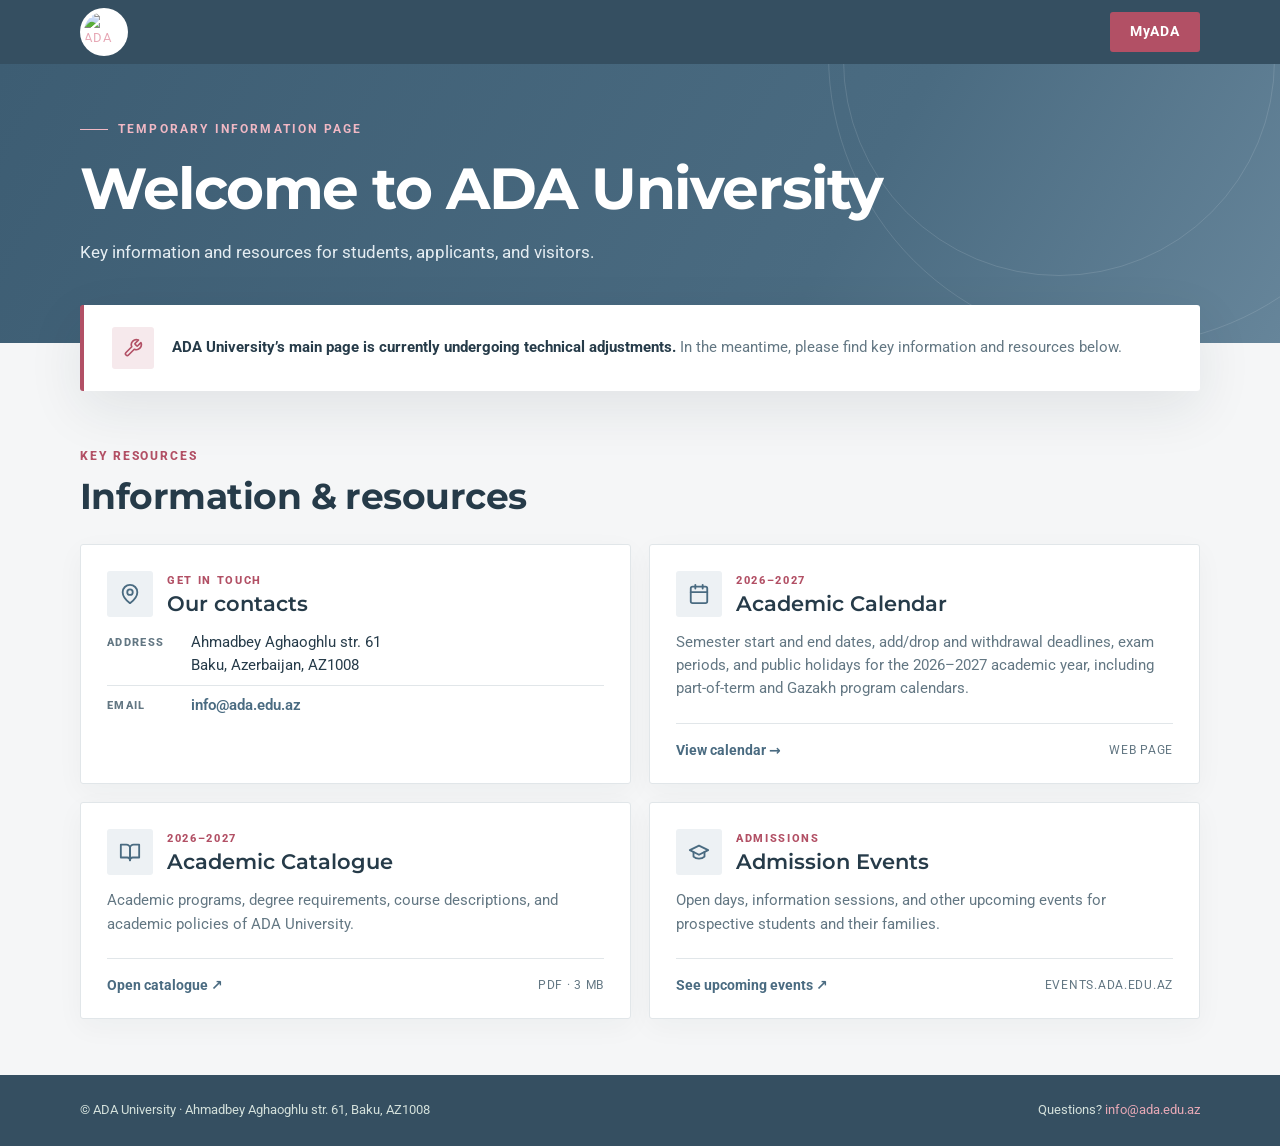
==== index.html @ f67fee10 "init" ====
<!DOCTYPE html>
<html lang="en">
<head>
<meta charset="utf-8">
<meta name="viewport" content="width=device-width, initial-scale=1">
<meta name="theme-color" content="#354f61">
<meta name="description" content="ADA University: key information and resources while the main website undergoes technical adjustments.">
<title>ADA University | Key Information &amp; Resources</title>
<link rel="icon" type="image/svg+xml" href="https://public-assets.ada.edu.az/branding/ada-logo-20.svg">
<link rel="preconnect" href="https://fonts.googleapis.com">
<link rel="preconnect" href="https://fonts.gstatic.com" crossorigin>
<link href="https://fonts.googleapis.com/css2?family=Montserrat:wght@600;700&family=Roboto:wght@400;500;600;700;800&display=swap" rel="stylesheet">
<link rel="stylesheet" href="assets/style.css">
</head>
<body>
<div class="topbar"><div class="wrap"><a class="topbar-logo" href="index.html"><img class="brand-mark" src="https://public-assets.ada.edu.az/branding/ada-logo-20.svg" alt="ADA University"></a><span class="topbar-links"><a class="btn-myada" href="https://my.ada.edu.az" target="_blank" rel="noopener">MyADA</a></span></div></div>

<header class="hero">
 <div class="wrap hero-inner">
  <div class="eyebrow">Temporary information page</div>
  <h1>Welcome to ADA University</h1>
  <p class="hero-copy">Key information and resources for students, applicants, and visitors.</p>
 </div>
</header>

<div class="wrap notice-float">
 <div class="notice-card" role="status">
  <div class="notice-icon" aria-hidden="true">
   <svg width="20" height="20" viewBox="0 0 24 24" fill="none" stroke="currentColor" stroke-width="2" stroke-linecap="round" stroke-linejoin="round"><path d="M14.7 6.3a1 1 0 0 0 0 1.4l1.6 1.6a1 1 0 0 0 1.4 0l3.77-3.77a6 6 0 0 1-7.94 7.94l-6.91 6.91a2.12 2.12 0 0 1-3-3l6.91-6.91a6 6 0 0 1 7.94-7.94l-3.76 3.76z"/></svg>
  </div>
  <p><strong>ADA University’s main page is currently undergoing technical adjustments.</strong> In the meantime, please find key information and resources below.</p>
 </div>
</div>

<main>
<section>
 <div class="wrap">
  <div class="section-kicker">Key resources</div>
  <h2>Information &amp; resources</h2>

  <div class="tiles">
   <article class="tile">
    <div class="tile-head">
     <div class="tile-icon" aria-hidden="true"><svg width="22" height="22" viewBox="0 0 24 24" fill="none" stroke="currentColor" stroke-width="2" stroke-linecap="round" stroke-linejoin="round"><path d="M20 10c0 6-8 12-8 12s-8-6-8-12a8 8 0 0 1 16 0Z"/><circle cx="12" cy="10" r="3"/></svg></div>
     <div><div class="code">Get in touch</div><h3>Our contacts</h3></div>
    </div>
    <ul class="contact-list">
     <li><span class="k">Address</span><span>Ahmadbey Aghaoghlu str. 61<br>Baku, Azerbaijan, AZ1008</span></li>
     <li><span class="k">Email</span><span><a href="mailto:info@ada.edu.az">info@ada.edu.az</a></span></li>
    </ul>
   </article>

   <a class="tile" href="academic-calendar.html">
    <div class="tile-head">
     <div class="tile-icon" aria-hidden="true"><svg width="22" height="22" viewBox="0 0 24 24" fill="none" stroke="currentColor" stroke-width="2" stroke-linecap="round" stroke-linejoin="round"><rect x="3" y="4" width="18" height="18" rx="2"/><path d="M16 2v4M8 2v4M3 10h18"/></svg></div>
     <div><div class="code">2026–2027</div><h3>Academic Calendar</h3></div>
    </div>
    <p>Semester start and end dates, add/drop and withdrawal deadlines, exam periods, and public holidays for the 2026–2027 academic year, including part-of-term and Gazakh program calendars.</p>
    <div class="tile-foot"><span class="tile-link">View calendar →</span><span class="tile-meta">Web page</span></div>
   </a>

   <a class="tile" href="assets/Academic-Catalogue-2026-2027.pdf" target="_blank" rel="noopener">
    <div class="tile-head">
     <div class="tile-icon" aria-hidden="true"><svg width="22" height="22" viewBox="0 0 24 24" fill="none" stroke="currentColor" stroke-width="2" stroke-linecap="round" stroke-linejoin="round"><path d="M2 4h6a4 4 0 0 1 4 4v13a3 3 0 0 0-3-3H2z"/><path d="M22 4h-6a4 4 0 0 0-4 4v13a3 3 0 0 1 3-3h7z"/></svg></div>
     <div><div class="code">2026–2027</div><h3>Academic Catalogue</h3></div>
    </div>
    <p>Academic programs, degree requirements, course descriptions, and academic policies of ADA University.</p>
    <div class="tile-foot"><span class="tile-link">Open catalogue ↗</span><span class="tile-meta">PDF · 3 MB</span></div>
   </a>

   <a class="tile" href="https://events.ada.edu.az" target="_blank" rel="noopener">
    <div class="tile-head">
     <div class="tile-icon" aria-hidden="true"><svg width="22" height="22" viewBox="0 0 24 24" fill="none" stroke="currentColor" stroke-width="2" stroke-linecap="round" stroke-linejoin="round"><path d="M22 10 12 5 2 10l10 5 10-5Z"/><path d="M6 12v5c3 3 9 3 12 0v-5"/></svg></div>
     <div><div class="code">Admissions</div><h3>Admission Events</h3></div>
    </div>
    <p>Open days, information sessions, and other upcoming events for prospective students and their families.</p>
    <div class="tile-foot"><span class="tile-link">See upcoming events ↗</span><span class="tile-meta">events.ada.edu.az</span></div>
   </a>
  </div>
 </div>
</section>
</main>

<footer><div class="wrap footer-inner">
 <span>© ADA University · Ahmadbey Aghaoghlu str. 61, Baku, AZ1008</span>
 <span>Questions? <a href="mailto:info@ada.edu.az">info@ada.edu.az</a></span>
</div></footer>
</body>
</html>
---- assets/style.css ----
:root{
  --ink:#263b49;--muted:#637783;--teal:#4a6b81;--teal2:#5b7b90;
  --gold:#b25065;--cream:#f5f6f7;--paper:#fff;--line:#e1e6e9;
  --shadow:0 18px 55px rgba(18,48,51,.09);--radius:3px;
  --sans:"Roboto",ui-sans-serif,system-ui,-apple-system,"Segoe UI",sans-serif;
}
*{box-sizing:border-box}
html{scroll-behavior:smooth}
body{margin:0;background:var(--cream);color:var(--ink);font:15px/1.55 "Roboto",ui-sans-serif,system-ui,-apple-system,"Segoe UI",sans-serif;display:flex;flex-direction:column;min-height:100vh}
main{flex:1}
a{color:inherit}
.wrap{width:min(1120px,calc(100% - 40px));margin:auto}

.topbar{background:#354f61;color:#eaf1ed;font-size:13px;letter-spacing:.08em;text-transform:uppercase}
.topbar .wrap{min-height:64px;display:flex;align-items:center;justify-content:space-between;gap:10px;padding:8px 0}
.topbar a{text-decoration:none;color:#e7a9b6}
.topbar a:hover{color:#fff}
.topbar-links{display:flex;align-items:center;gap:22px}
.topbar-logo{display:flex}
.topbar .brand-mark{width:48px;height:48px;padding:4px}
.topbar a.btn-myada{display:inline-flex;align-items:center;background:var(--gold);color:#fff;border-radius:3px;padding:9px 20px;font-weight:700;letter-spacing:.06em;text-transform:none;font-size:14px;transition:background .2s}
.topbar a.btn-myada:hover{background:#9a4256;color:#fff}

.hero{position:relative;overflow:hidden;background:linear-gradient(120deg,#3d5d73 0%,#4a6b81 65%,#66859a 100%);color:#fff;padding:28px 0 78px}
.hero:before,.hero:after{content:"";position:absolute;border:1px solid rgba(255,255,255,.12);border-radius:50%;pointer-events:none}
.hero:before{width:580px;height:580px;right:-130px;top:-300px}
.hero:after{width:430px;height:430px;right:5px;top:-220px}
.hero-inner{position:relative;z-index:1;padding-top:22px}
.hero.compact{padding-bottom:70px}
.brand{display:flex;align-items:center;gap:15px;margin-bottom:38px;text-decoration:none}
.brand-mark{width:62px;height:62px;object-fit:contain;background:#fff;border-radius:50%;padding:5px}
.brand-name{font-size:13px;letter-spacing:.15em;text-transform:uppercase;color:#dce9e4}
.brand-name strong{display:block;font-size:15px;letter-spacing:.12em;color:#fff}
.eyebrow{display:inline-flex;align-items:center;gap:10px;color:#f0b8c4;font-weight:700;font-size:12px;letter-spacing:.18em;text-transform:uppercase}
.eyebrow:before{content:"";width:28px;height:1px;background:#f0b8c4}
h1{font-family:"Montserrat",var(--sans);font-weight:700;font-size:clamp(34px,5vw,58px);line-height:1.1;letter-spacing:-.025em;max-width:820px;margin:18px 0}
.hero-copy{font-size:17px;max-width:690px;color:#e5edf2;margin:0}

.notice-float{position:relative;z-index:2;margin-top:-38px}
.notice-card{background:#fff;border-radius:3px;box-shadow:var(--shadow);padding:22px 28px;display:flex;align-items:center;gap:18px;border-left:4px solid var(--gold)}
.notice-icon{flex:0 0 42px;height:42px;border-radius:3px;display:grid;place-items:center;background:#f6e9ec;color:var(--gold)}
.notice-card p{margin:0;color:var(--muted);font-size:15px}
.notice-card strong{color:var(--ink)}

section{padding:56px 0}
.section-kicker{color:var(--gold);text-transform:uppercase;letter-spacing:.16em;font-size:12px;font-weight:800}
h2{font-family:"Montserrat",var(--sans);font-size:clamp(26px,3.2vw,36px);line-height:1.12;font-weight:700;margin:10px 0 15px;letter-spacing:-.015em}
.lead{color:var(--muted);max-width:760px;margin:0;font-size:16px}

/* Tiles */
.tiles{display:grid;grid-template-columns:repeat(2,1fr);gap:18px;margin-top:28px}
.tile{position:relative;display:flex;flex-direction:column;background:#fff;border:1px solid var(--line);border-radius:3px;padding:26px 26px 22px;box-shadow:0 8px 28px rgba(18,48,51,.04);text-decoration:none;transition:transform .2s,box-shadow .2s,border-color .2s}
a.tile:hover{transform:translateY(-3px);box-shadow:var(--shadow);border-color:#cfd9df}
a.tile:focus-visible{outline:3px solid var(--gold);outline-offset:3px}
.tile-head{display:flex;align-items:center;gap:14px;margin-bottom:14px}
.tile-icon{flex:0 0 46px;height:46px;border-radius:3px;display:grid;place-items:center;background:#edf1f4;color:var(--teal)}
.tile .code{font-size:11px;color:var(--gold);font-weight:800;letter-spacing:.15em;text-transform:uppercase}
.tile h3{font-family:"Montserrat",var(--sans);line-height:1.2;margin:2px 0 0;font-weight:600;font-size:21px}
.tile p{margin:0;color:var(--muted);font-size:15px}
.tile-foot{margin-top:auto;padding-top:20px;display:flex;align-items:center;justify-content:space-between;gap:12px;border-top:1px solid var(--line);margin-top:22px;padding-top:16px}
.tile-link{font-weight:700;color:var(--teal);font-size:14px}
.tile-meta{font-size:12px;color:var(--muted);letter-spacing:.06em;text-transform:uppercase}
a.tile:hover .tile-link{color:var(--gold)}
.contact-list{list-style:none;margin:0;padding:0}
.contact-list li{display:flex;gap:12px;padding:8px 0;border-top:1px solid var(--line);font-size:15px}
.contact-list li:first-child{border-top:0;padding-top:0}
.contact-list .k{flex:0 0 72px;font-size:11px;font-weight:800;letter-spacing:.12em;text-transform:uppercase;color:var(--muted);padding-top:3px}
.contact-list a{color:var(--teal);font-weight:600;text-decoration:none}
.contact-list a:hover{color:var(--gold);text-decoration:underline}

/* Calendar page */
.cal-nav{position:sticky;top:0;z-index:5;background:rgba(245,246,247,.94);backdrop-filter:blur(8px);border-bottom:1px solid var(--line)}
.cal-nav .wrap{display:flex;gap:8px;overflow-x:auto;padding:12px 0}
.cal-nav a{flex:0 0 auto;text-decoration:none;font-size:13px;font-weight:700;color:var(--teal);border:1px solid #cfd9df;background:#fff;border-radius:3px;padding:8px 15px}
.cal-nav a:hover{border-color:var(--teal);background:#edf1f4}
.cal-block{scroll-margin-top:70px}
.cal-block + .cal-block{border-top:1px solid var(--line)}
.cal-block .lead{margin-bottom:24px}
.term{background:#fff;border:1px solid var(--line);border-radius:3px;overflow:hidden;margin-top:16px;box-shadow:0 8px 28px rgba(18,48,51,.04)}
.term-head{background:#4a6b81;color:#fff;padding:13px 20px;font-family:"Montserrat",var(--sans);font-size:16px;font-weight:600}
.term-sub{background:#f6e9ec;color:var(--gold);padding:8px 20px;font-size:12px;font-weight:800;letter-spacing:.14em;text-transform:uppercase;border-top:1px solid #ecd3d9;border-bottom:1px solid #ecd3d9}
.cal-table{width:100%;border-collapse:collapse}
.cal-table td{padding:10px 20px;border-top:1px solid var(--line);vertical-align:top;font-size:15px}
.cal-table tr:first-child td{border-top:0}
.cal-table td.d{width:36%;font-weight:600;color:var(--ink);white-space:nowrap}
.cal-table td.e{color:#42585b}
.cal-table tr.off td{background:#fbf5f6}
.cal-table tr.off td.e{color:var(--gold);font-weight:600}
.term-grid{display:grid;grid-template-columns:1fr 1fr;gap:16px}
.term-grid .term{margin-top:0}
.footnotes{margin-top:22px;font-size:13px;color:var(--muted)}
.footnotes p{margin:6px 0}
.legend{display:inline-flex;align-items:center;gap:8px;font-size:13px;color:var(--muted);margin-top:4px}
.legend i{width:14px;height:14px;border-radius:3px;background:#fbf5f6;border:1px solid #ecd3d9}

.btn{display:inline-flex;align-items:center;justify-content:center;gap:10px;border-radius:3px;padding:12px 20px;font-weight:700;text-decoration:none;transition:.2s}
.btn.ghost{border:1px solid rgba(255,255,255,.38);color:#fff}
.btn.ghost:hover{background:rgba(255,255,255,.1)}

footer{background:#354f61;color:#d3e0db;padding:25px 0;font-size:13px}
.footer-inner{display:flex;justify-content:space-between;gap:20px;flex-wrap:wrap}
footer a{color:#e7a9b6;text-decoration:none}
footer a:hover{color:#fff}

@media(max-width:860px){
 .term-grid{grid-template-columns:1fr}
}
@media(max-width:760px){
 .wrap{width:min(100% - 30px,1120px)}
 .hero{padding:23px 0 66px}
 .notice-card{align-items:flex-start;padding:20px}
 section{padding:42px 0}
 .tiles{grid-template-columns:1fr}
 .cal-table td{padding:9px 14px;font-size:14px}
 .cal-table td.d{white-space:normal;width:40%}
 .topbar .wrap{min-height:58px}
}
@media print{
 .topbar,.cal-nav,.hero:before,.hero:after,.btn{display:none}
 .hero{background:none;color:var(--ink);padding:0}
 .hero-copy{color:var(--muted)}
 .term{break-inside:avoid;box-shadow:none}
}
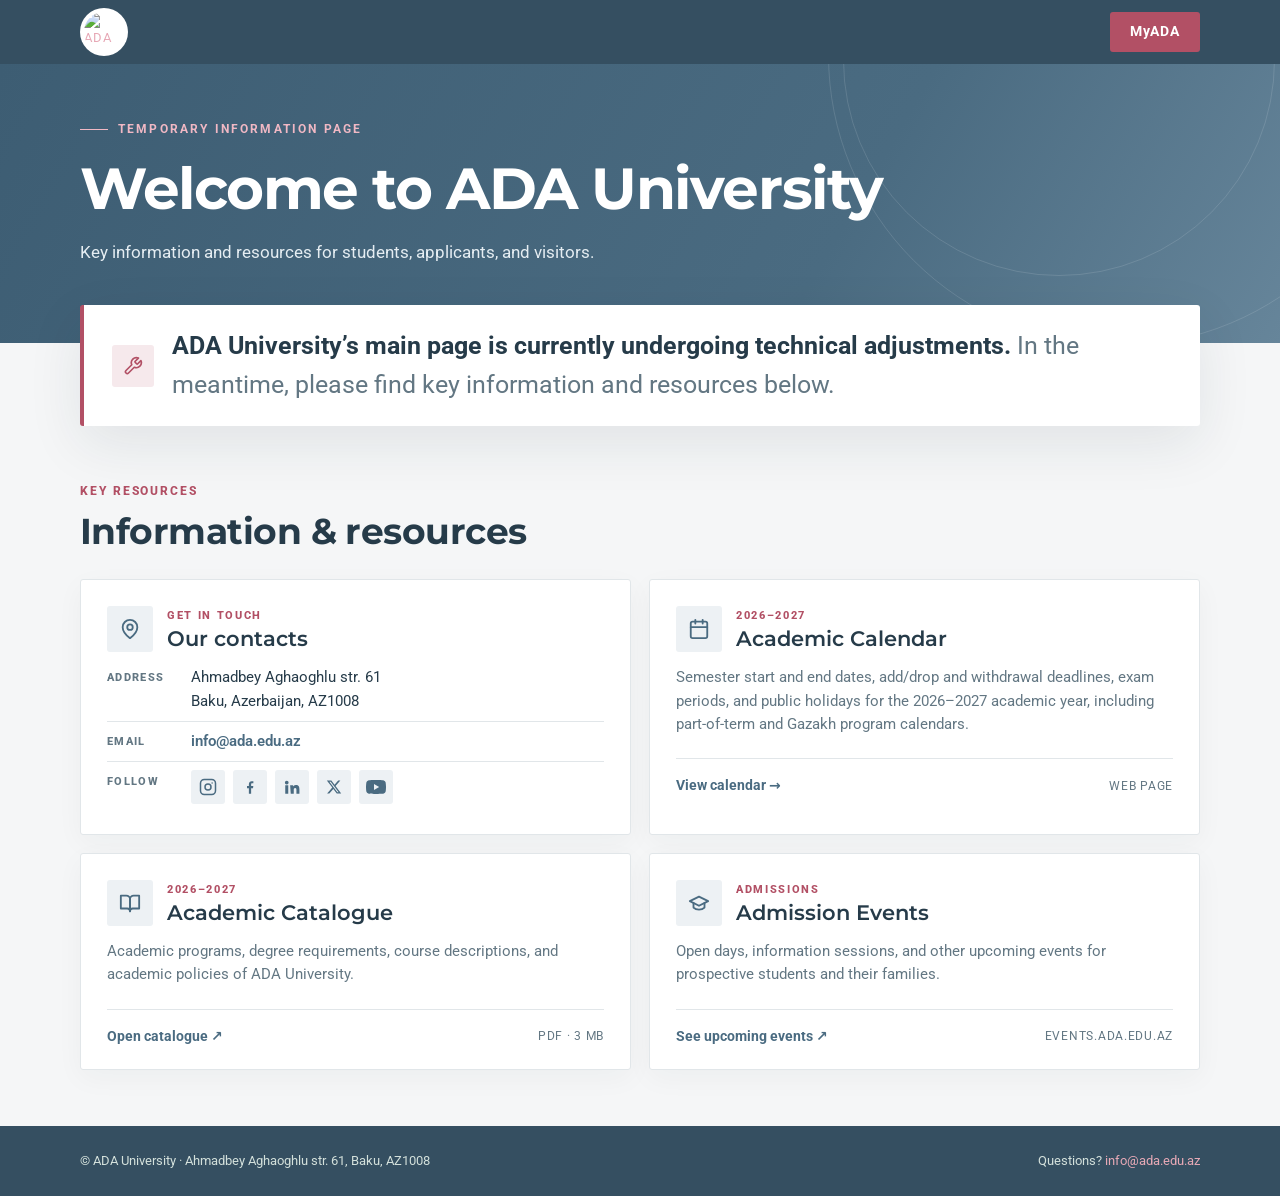
==== commit 745748c2: "social links" ====
--- a/index.html
+++ b/index.html
@@ -47,6 +47,13 @@
     <ul class="contact-list">
      <li><span class="k">Address</span><span>Ahmadbey Aghaoghlu str. 61<br>Baku, Azerbaijan, AZ1008</span></li>
      <li><span class="k">Email</span><span><a href="mailto:info@ada.edu.az">info@ada.edu.az</a></span></li>
+     <li><span class="k">Follow</span><span class="social">
+      <a href="https://www.instagram.com/ada.university/" target="_blank" rel="noopener" aria-label="Instagram" title="Instagram"><svg width="18" height="18" viewBox="0 0 24 24" fill="none" stroke="currentColor" stroke-width="2" stroke-linecap="round" stroke-linejoin="round" aria-hidden="true"><rect x="2" y="2" width="20" height="20" rx="5"/><circle cx="12" cy="12" r="4"/><circle cx="17.5" cy="6.5" r="1" fill="currentColor" stroke="none"/></svg></a>
+      <a href="https://www.facebook.com/ADAUniversity" target="_blank" rel="noopener" aria-label="Facebook" title="Facebook"><svg width="18" height="18" viewBox="0 0 24 24" fill="currentColor" aria-hidden="true"><path d="M13.5 21v-7.5h2.5l.4-3h-2.9V8.6c0-.9.3-1.5 1.5-1.5h1.5V4.4c-.3 0-1.2-.1-2.2-.1-2.2 0-3.8 1.4-3.8 3.9v2.3H8v3h2.5V21z"/></svg></a>
+      <a href="https://www.linkedin.com/school/546298/" target="_blank" rel="noopener" aria-label="LinkedIn" title="LinkedIn"><svg width="18" height="18" viewBox="0 0 24 24" fill="currentColor" aria-hidden="true"><path d="M4.98 3.5a2.5 2.5 0 1 1 0 5 2.5 2.5 0 0 1 0-5zM3 9.75h4V21H3zM9.5 9.75h3.8v1.6h.05c.53-1 1.83-2.05 3.77-2.05 4.03 0 4.78 2.65 4.78 6.1V21h-4v-4.95c0-1.18-.02-2.7-1.65-2.7-1.65 0-1.9 1.29-1.9 2.62V21h-4z"/></svg></a>
+      <a href="https://x.com/ADAUniversity" target="_blank" rel="noopener" aria-label="X (Twitter)" title="X (Twitter)"><svg width="16" height="16" viewBox="0 0 24 24" fill="currentColor" aria-hidden="true"><path d="M18.24 2.25h3.31l-7.23 8.26 8.5 11.24h-6.65l-5.21-6.82-5.97 6.82H1.68l7.73-8.84L1.25 2.25h6.83l4.71 6.23zm-1.16 17.52h1.83L7.08 4.13H5.12z"/></svg></a>
+      <a href="https://www.youtube.com/@ADAUniversity" target="_blank" rel="noopener" aria-label="YouTube" title="YouTube"><svg width="20" height="20" viewBox="0 0 24 24" fill="currentColor" aria-hidden="true"><path d="M23.5 6.2a3 3 0 0 0-2.1-2.1C19.5 3.6 12 3.6 12 3.6s-7.5 0-9.4.5A3 3 0 0 0 .5 6.2 31 31 0 0 0 0 12a31 31 0 0 0 .5 5.8 3 3 0 0 0 2.1 2.1c1.9.5 9.4.5 9.4.5s7.5 0 9.4-.5a3 3 0 0 0 2.1-2.1A31 31 0 0 0 24 12a31 31 0 0 0-.5-5.8zM9.6 15.6V8.4l6.2 3.6z"/></svg></a>
+     </span></li>
     </ul>
    </article>
 
--- a/assets/style.css
+++ b/assets/style.css
@@ -39,7 +39,7 @@
 .notice-float{position:relative;z-index:2;margin-top:-38px}
 .notice-card{background:#fff;border-radius:3px;box-shadow:var(--shadow);padding:22px 28px;display:flex;align-items:center;gap:18px;border-left:4px solid var(--gold)}
 .notice-icon{flex:0 0 42px;height:42px;border-radius:3px;display:grid;place-items:center;background:#f6e9ec;color:var(--gold)}
-.notice-card p{margin:0;color:var(--muted);font-size:15px}
+.notice-card p{margin:0;color:var(--muted);font-size:25px}
 .notice-card strong{color:var(--ink)}
 
 section{padding:56px 0}
@@ -67,6 +67,10 @@
 .contact-list .k{flex:0 0 72px;font-size:11px;font-weight:800;letter-spacing:.12em;text-transform:uppercase;color:var(--muted);padding-top:3px}
 .contact-list a{color:var(--teal);font-weight:600;text-decoration:none}
 .contact-list a:hover{color:var(--gold);text-decoration:underline}
+.contact-list .social{display:flex;flex-wrap:wrap;gap:8px}
+.contact-list .social a{display:grid;place-items:center;width:34px;height:34px;border-radius:3px;background:#edf1f4;color:var(--teal);transition:background .2s,color .2s}
+.contact-list .social a:hover{background:var(--gold);color:#fff;text-decoration:none}
+.contact-list .social a:focus-visible{outline:3px solid var(--gold);outline-offset:2px}
 
 /* Calendar page */
 .cal-nav{position:sticky;top:0;z-index:5;background:rgba(245,246,247,.94);backdrop-filter:blur(8px);border-bottom:1px solid var(--line)}
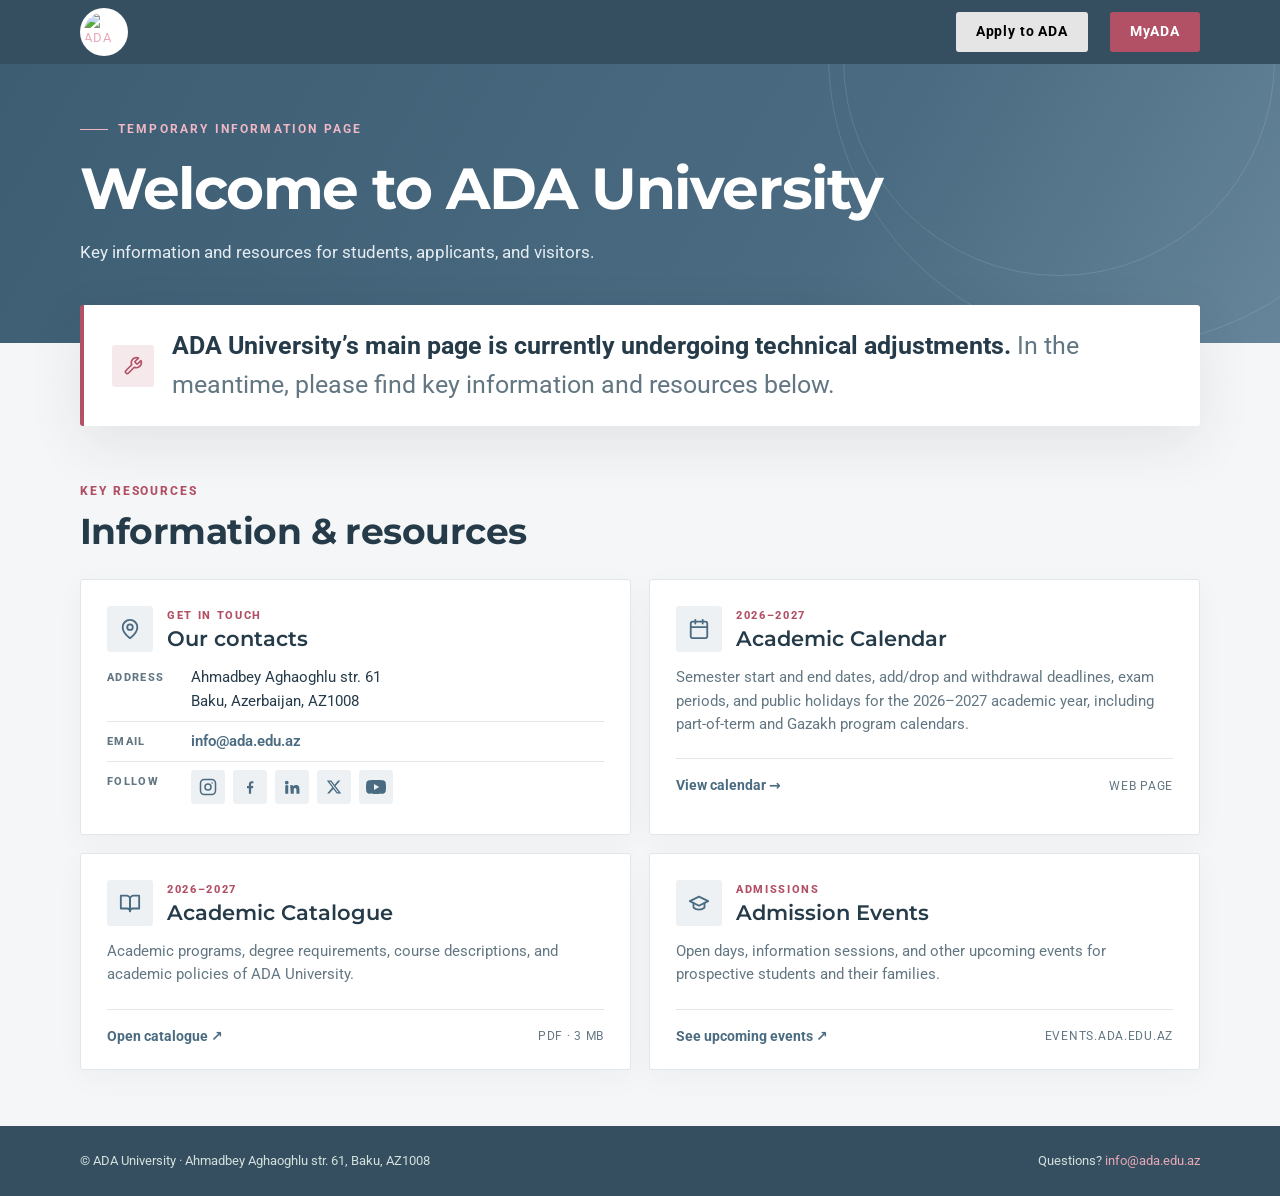
==== commit a966dffb: "apply button" ====
--- a/index.html
+++ b/index.html
@@ -13,7 +13,7 @@
 <link rel="stylesheet" href="assets/style.css">
 </head>
 <body>
-<div class="topbar"><div class="wrap"><a class="topbar-logo" href="index.html"><img class="brand-mark" src="https://public-assets.ada.edu.az/branding/ada-logo-20.svg" alt="ADA University"></a><span class="topbar-links"><a class="btn-myada" href="https://my.ada.edu.az" target="_blank" rel="noopener">MyADA</a></span></div></div>
+<div class="topbar"><div class="wrap"><a class="topbar-logo" href="index.html"><img class="brand-mark" src="https://public-assets.ada.edu.az/branding/ada-logo-20.svg" alt="ADA University"></a><span class="topbar-links"><a class="btn-apply" href="https://apply.ada.edu.az" target="_blank" rel="noopener">Apply to ADA</a><a class="btn-myada" href="https://my.ada.edu.az" target="_blank" rel="noopener">MyADA</a></span></div></div>
 
 <header class="hero">
  <div class="wrap hero-inner">
--- a/assets/style.css
+++ b/assets/style.css
@@ -20,6 +20,8 @@
 .topbar .brand-mark{width:48px;height:48px;padding:4px}
 .topbar a.btn-myada{display:inline-flex;align-items:center;background:var(--gold);color:#fff;border-radius:3px;padding:9px 20px;font-weight:700;letter-spacing:.06em;text-transform:none;font-size:14px;transition:background .2s}
 .topbar a.btn-myada:hover{background:#9a4256;color:#fff}
+.topbar a.btn-apply{display:inline-flex;align-items:center;background:#e5e5e5;color:#000;border-radius:3px;padding:9px 20px;font-weight:700;letter-spacing:.06em;text-transform:none;font-size:14px;transition:background .2s}
+.topbar a.btn-apply:hover{background:#d0d0d0;color:#000}
 
 .hero{position:relative;overflow:hidden;background:linear-gradient(120deg,#3d5d73 0%,#4a6b81 65%,#66859a 100%);color:#fff;padding:28px 0 78px}
 .hero:before,.hero:after{content:"";position:absolute;border:1px solid rgba(255,255,255,.12);border-radius:50%;pointer-events:none}
